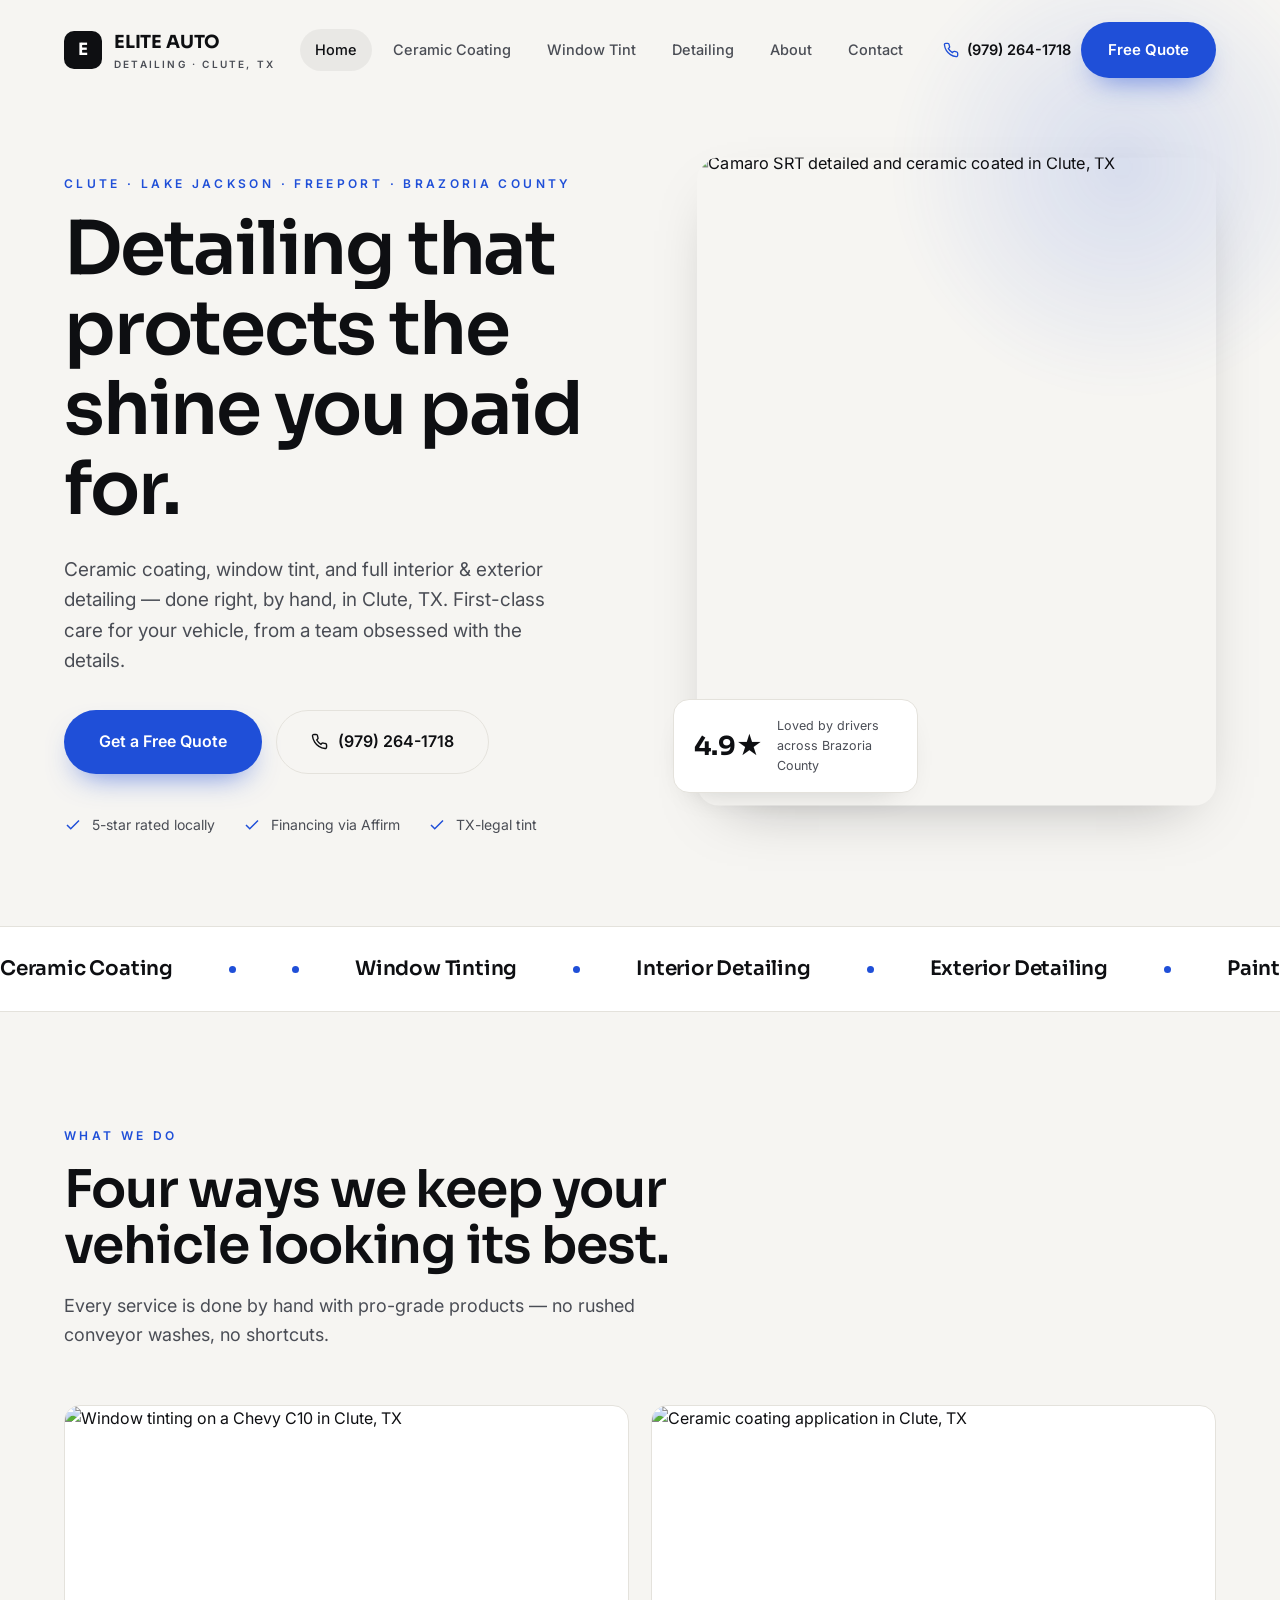
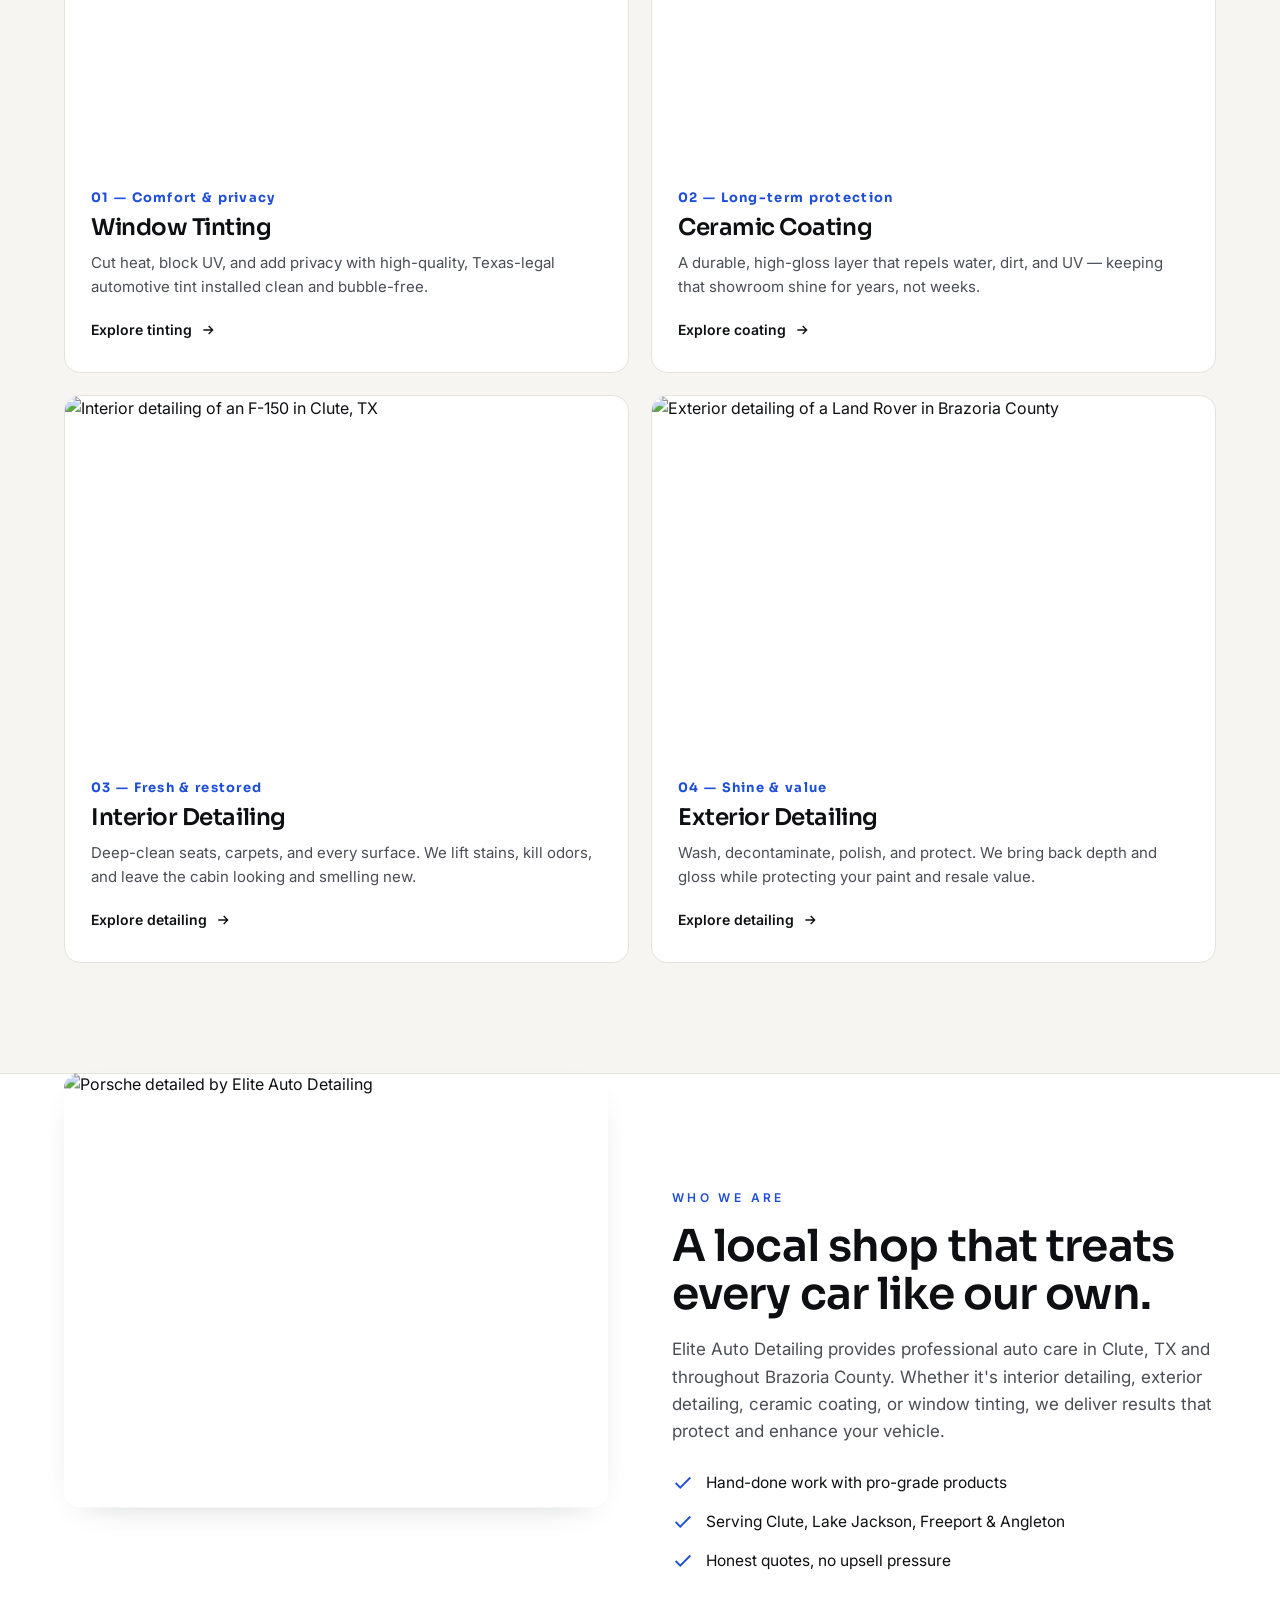
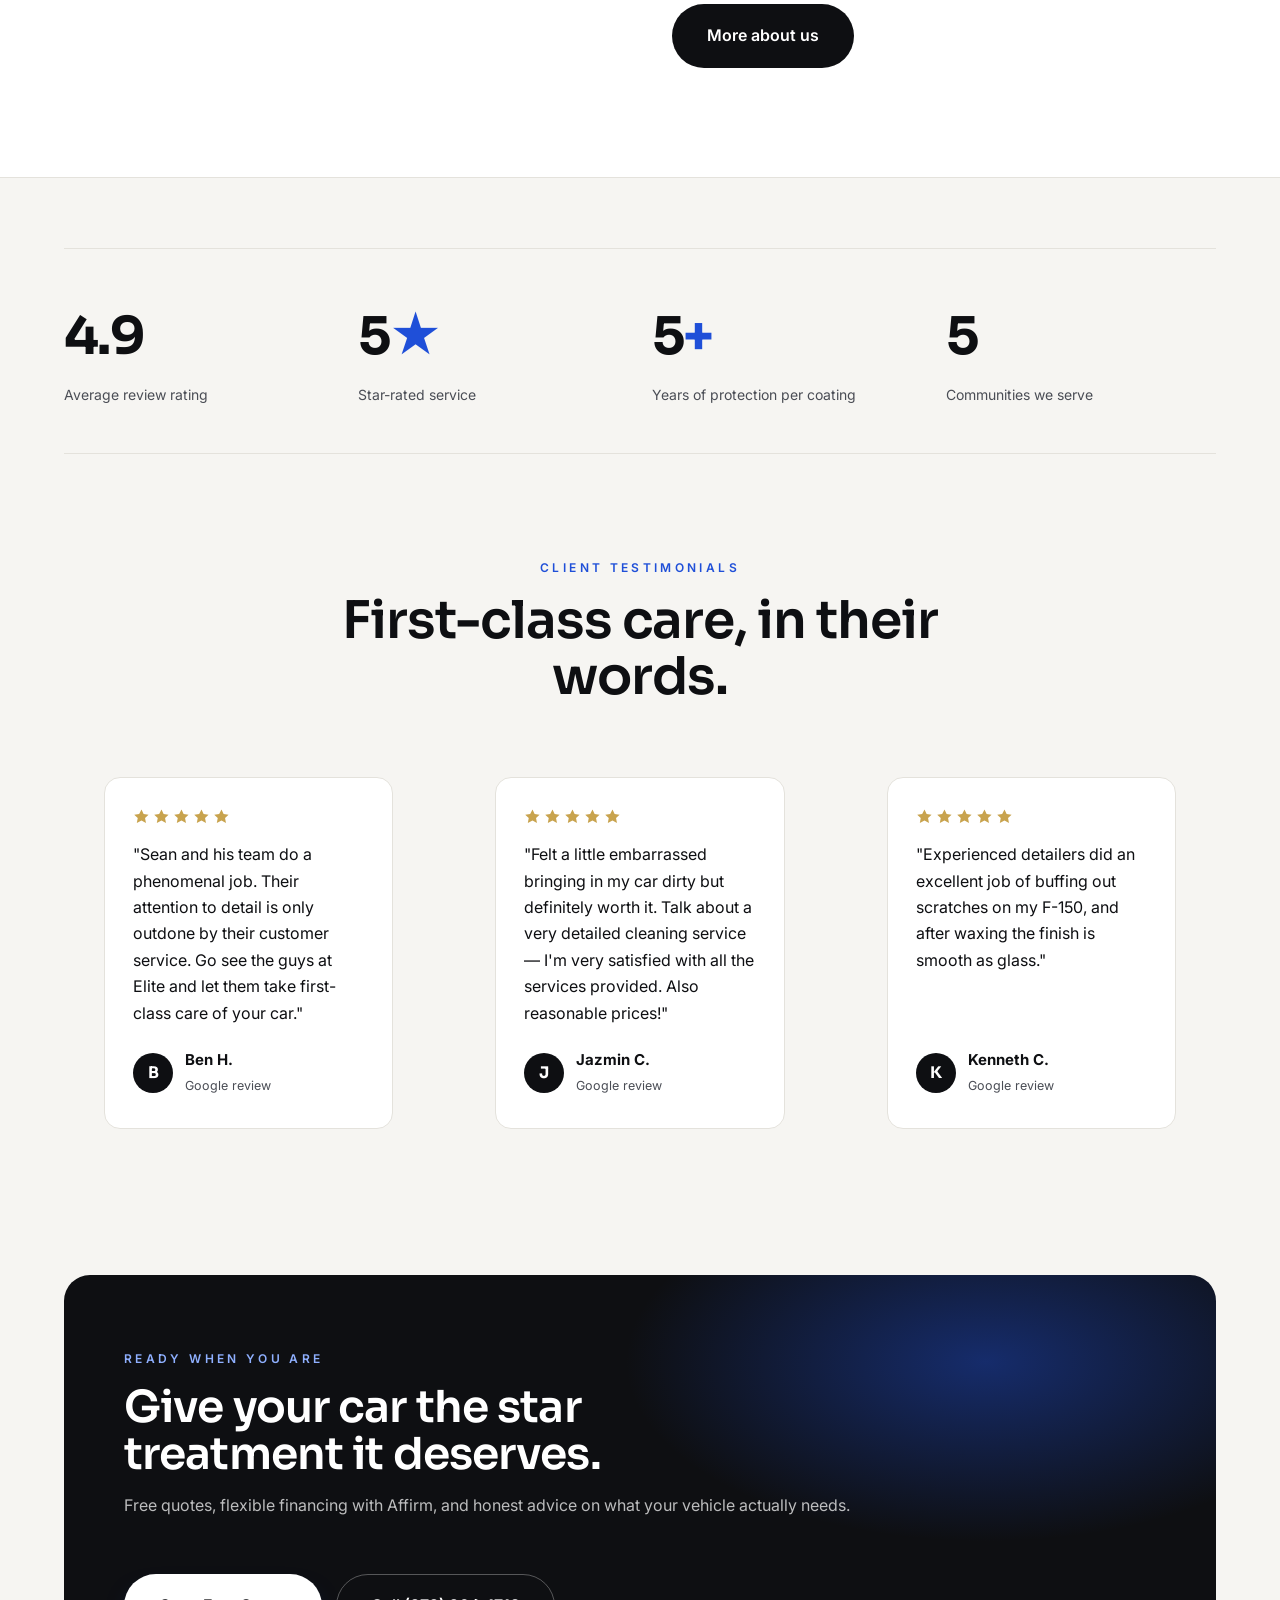
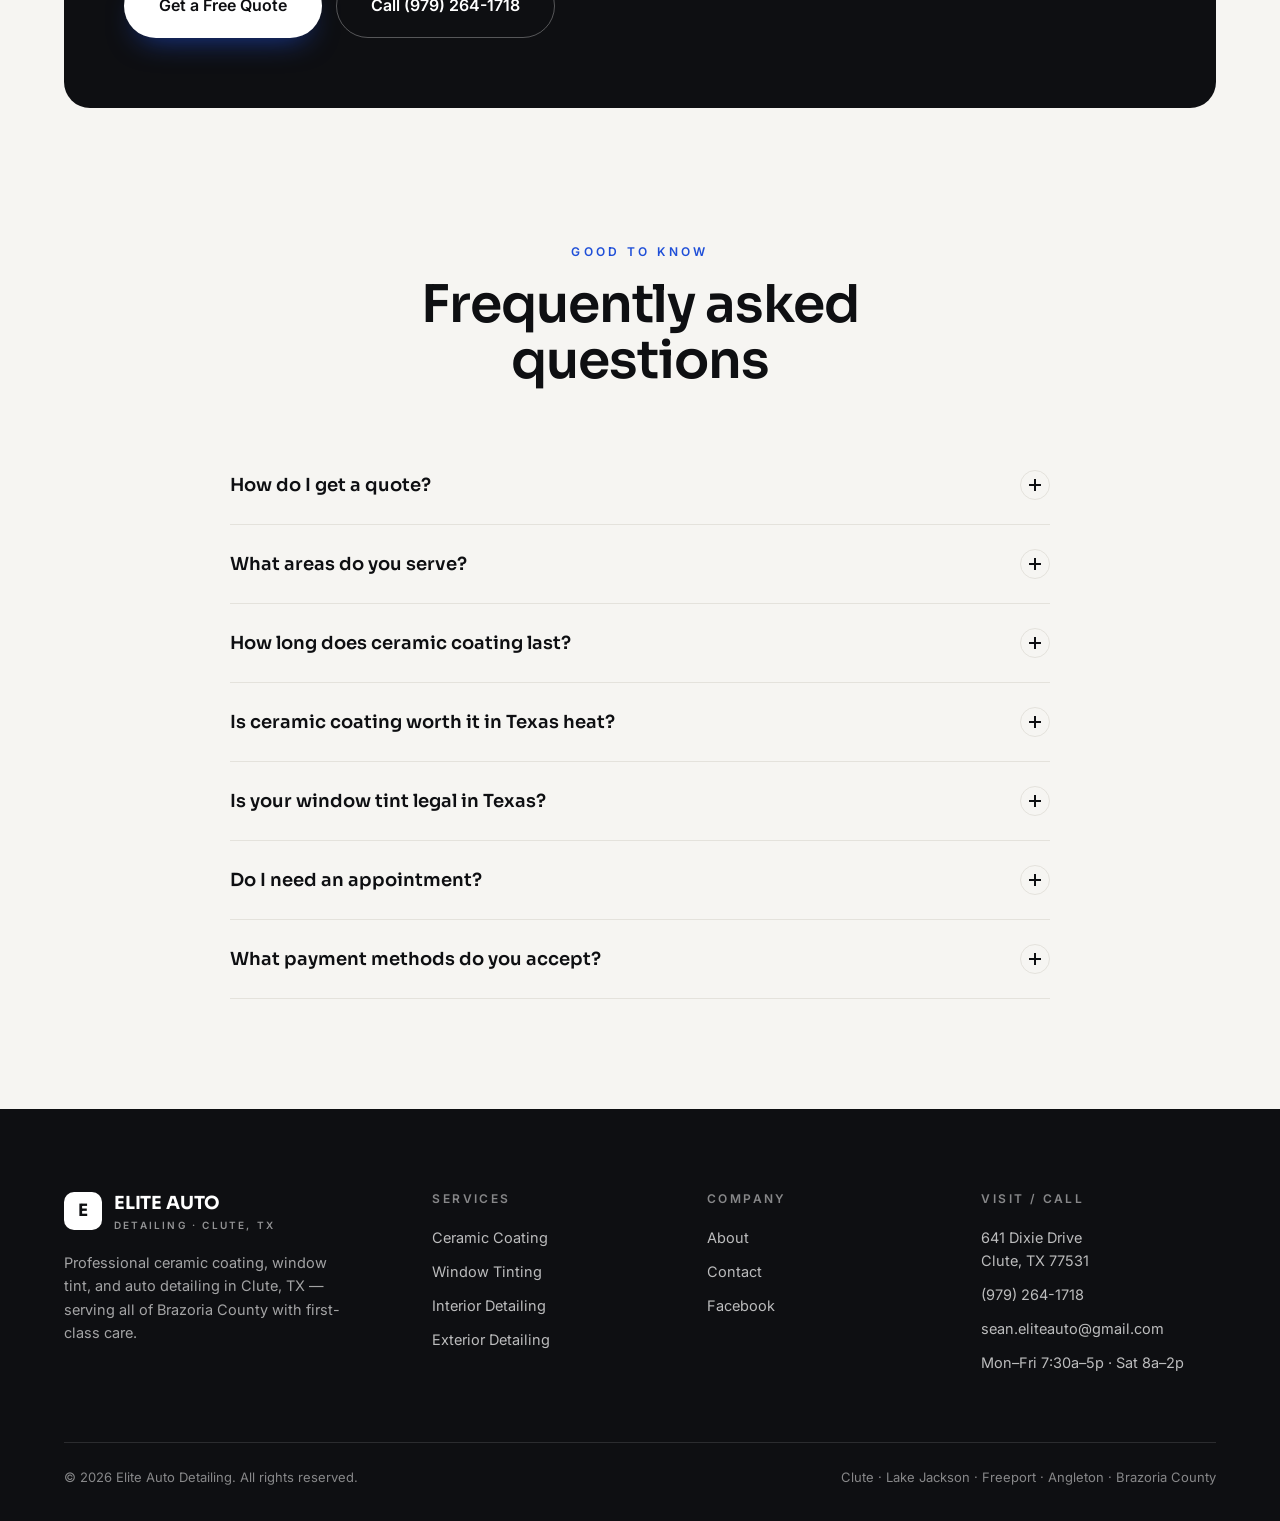
==== index.html @ 1297a755 "Elite Auto Detailing website" ====
<!DOCTYPE html>
<html lang="en">
<head>
<meta charset="UTF-8" />
<meta name="viewport" content="width=device-width, initial-scale=1" />
<title>Elite Auto Detailing | Ceramic Coating &amp; Window Tint in Clute, TX</title>
<meta name="description" content="Professional car detailing, ceramic coating & window tinting in Clute, TX. Serving Lake Jackson, Freeport, Angleton & Brazoria County. Get a free quote today." />
<link rel="preconnect" href="https://fonts.googleapis.com">
<link rel="preconnect" href="https://fonts.gstatic.com" crossorigin>
<link href="https://fonts.googleapis.com/css2?family=Inter:wght@400;500;600&family=Sora:wght@400;600;700&display=swap" rel="stylesheet">
<link rel="stylesheet" href="styles.css" />
</head>
<body>
<div class="progress"></div>

<!-- HEADER -->
<header class="site-header">
  <div class="container nav">
    <a class="brand" href="index.html">
      <span class="mark">E</span>
      <span>ELITE AUTO<small>DETAILING · CLUTE, TX</small></span>
    </a>
    <nav class="nav-links">
      <a href="index.html">Home</a>
      <a href="ceramic-coating.html">Ceramic Coating</a>
      <a href="window-tint.html">Window Tint</a>
      <a href="detailing.html">Detailing</a>
      <a href="about.html">About</a>
      <a href="contact.html">Contact</a>
    </nav>
    <div class="nav-cta">
      <a class="nav-phone" href="tel:9792641718">
        <svg viewBox="0 0 24 24" fill="none" stroke="currentColor" stroke-width="2"><path d="M22 16.92v3a2 2 0 0 1-2.18 2 19.79 19.79 0 0 1-8.63-3.07 19.5 19.5 0 0 1-6-6 19.79 19.79 0 0 1-3.07-8.67A2 2 0 0 1 4.11 2h3a2 2 0 0 1 2 1.72c.13.96.36 1.9.7 2.81a2 2 0 0 1-.45 2.11L8.09 9.91a16 16 0 0 0 6 6l1.27-1.27a2 2 0 0 1 2.11-.45c.9.34 1.85.57 2.81.7A2 2 0 0 1 22 16.92z"/></svg>
        (979) 264-1718
      </a>
      <a class="btn btn-primary" href="contact.html" data-magnetic>Free Quote</a>
    </div>
    <button class="hamburger" aria-label="Open menu"><span></span><span></span><span></span></button>
  </div>
</header>

<!-- MOBILE MENU -->
<div class="mobile-menu">
  <a href="index.html">Home</a>
  <a href="ceramic-coating.html">Ceramic Coating</a>
  <a href="window-tint.html">Window Tint</a>
  <a href="detailing.html">Detailing</a>
  <a href="about.html">About</a>
  <a href="contact.html">Contact</a>
  <div class="m-foot">
    <a class="btn btn-primary btn-lg" href="contact.html">Get a Free Quote</a>
    <a class="btn btn-ghost btn-lg" href="tel:9792641718">Call (979) 264-1718</a>
  </div>
</div>

<!-- HERO -->
<section class="hero">
  <div class="hero-glow"></div>
  <div class="container hero-grid">
    <div class="hero-copy">
      <span class="eyebrow">Clute · Lake Jackson · Freeport · Brazoria County</span>
      <h1>
        <span class="line"><span>Detailing that</span></span>
        <span class="line"><span>protects the</span></span>
        <span class="line"><span>shine you paid for.</span></span>
      </h1>
      <p class="sub">Ceramic coating, window tint, and full interior &amp; exterior detailing — done right, by hand, in Clute, TX. First-class care for your vehicle, from a team obsessed with the details.</p>
      <div class="cta-row">
        <a class="btn btn-primary btn-lg" href="contact.html" data-magnetic>Get a Free Quote</a>
        <a class="btn btn-ghost btn-lg" href="tel:9792641718">
          <svg viewBox="0 0 24 24" fill="none" stroke="currentColor" stroke-width="2"><path d="M22 16.92v3a2 2 0 0 1-2.18 2 19.79 19.79 0 0 1-8.63-3.07 19.5 19.5 0 0 1-6-6 19.79 19.79 0 0 1-3.07-8.67A2 2 0 0 1 4.11 2h3a2 2 0 0 1 2 1.72c.13.96.36 1.9.7 2.81a2 2 0 0 1-.45 2.11L8.09 9.91a16 16 0 0 0 6 6l1.27-1.27a2 2 0 0 1 2.11-.45c.9.34 1.85.57 2.81.7A2 2 0 0 1 22 16.92z"/></svg>
          (979) 264-1718
        </a>
      </div>
      <div class="hero-trust">
        <div class="t"><svg viewBox="0 0 24 24" fill="none" stroke="currentColor" stroke-width="2"><path d="M20 6 9 17l-5-5"/></svg> 5-star rated locally</div>
        <div class="t"><svg viewBox="0 0 24 24" fill="none" stroke="currentColor" stroke-width="2"><path d="M20 6 9 17l-5-5"/></svg> Financing via Affirm</div>
        <div class="t"><svg viewBox="0 0 24 24" fill="none" stroke="currentColor" stroke-width="2"><path d="M20 6 9 17l-5-5"/></svg> TX-legal tint</div>
      </div>
    </div>
    <div class="hero-media">
      <div class="frame" data-parallax="0.06">
        <img src="https://static.wixstatic.com/media/bb468a_b92755ccfd4f4c458ab0a2d8021f7d5d~mv2.webp/v1/fill/w_1000,h_1250,al_c,q_90,enc_auto/file.webp" alt="Camaro SRT detailed and ceramic coated in Clute, TX" />
      </div>
      <div class="hero-badge">
        <span class="num">4.9★</span>
        <small>Loved by drivers across Brazoria County</small>
      </div>
    </div>
  </div>
</section>

<!-- MARQUEE -->
<div class="marquee" aria-hidden="true">
  <div class="marquee-track">
    <span>Ceramic Coating<span></span></span><span>Window Tinting</span><span>Interior Detailing</span><span>Exterior Detailing</span><span>Paint Correction</span><span>Ceramic Coating</span><span>Window Tinting</span><span>Interior Detailing</span><span>Exterior Detailing</span><span>Paint Correction</span>
  </div>
</div>

<!-- SERVICES -->
<section class="section" id="services">
  <div class="container">
    <div class="section-head" data-reveal>
      <span class="eyebrow">What we do</span>
      <h2>Four ways we keep your vehicle looking its best.</h2>
      <p>Every service is done by hand with pro-grade products — no rushed conveyor washes, no shortcuts.</p>
    </div>
    <div class="svc-grid">
      <a class="svc-card" href="window-tint.html" data-reveal data-reveal-delay="1">
        <div class="media"><img src="https://static.wixstatic.com/media/bb468a_349123be807840bda101bc2feb6ce6ae~mv2.jpg/v1/fill/w_1100,h_690,al_c,q_88,enc_auto/file.jpg" alt="Window tinting on a Chevy C10 in Clute, TX"></div>
        <div class="body">
          <span class="idx">01 — Comfort &amp; privacy</span>
          <h3>Window Tinting</h3>
          <p>Cut heat, block UV, and add privacy with high-quality, Texas-legal automotive tint installed clean and bubble-free.</p>
          <span class="more">Explore tinting <svg viewBox="0 0 24 24" fill="none" stroke="currentColor" stroke-width="2"><path d="M5 12h14M13 6l6 6-6 6"/></svg></span>
        </div>
      </a>
      <a class="svc-card" href="ceramic-coating.html" data-reveal data-reveal-delay="2">
        <div class="media"><img src="https://static.wixstatic.com/media/bb468a_7b7675cd137b4f76abfe58a4ab02f58a~mv2.jpg/v1/fill/w_1100,h_690,al_c,q_88,enc_auto/file.jpg" alt="Ceramic coating application in Clute, TX"></div>
        <div class="body">
          <span class="idx">02 — Long-term protection</span>
          <h3>Ceramic Coating</h3>
          <p>A durable, high-gloss layer that repels water, dirt, and UV — keeping that showroom shine for years, not weeks.</p>
          <span class="more">Explore coating <svg viewBox="0 0 24 24" fill="none" stroke="currentColor" stroke-width="2"><path d="M5 12h14M13 6l6 6-6 6"/></svg></span>
        </div>
      </a>
      <a class="svc-card" href="detailing.html" data-reveal data-reveal-delay="1">
        <div class="media"><img src="https://static.wixstatic.com/media/bb468a_8438f0e0cad5407687bc3080234b3efe~mv2.jpg/v1/fill/w_1100,h_690,al_c,q_88,enc_auto/file.jpg" alt="Interior detailing of an F-150 in Clute, TX"></div>
        <div class="body">
          <span class="idx">03 — Fresh &amp; restored</span>
          <h3>Interior Detailing</h3>
          <p>Deep-clean seats, carpets, and every surface. We lift stains, kill odors, and leave the cabin looking and smelling new.</p>
          <span class="more">Explore detailing <svg viewBox="0 0 24 24" fill="none" stroke="currentColor" stroke-width="2"><path d="M5 12h14M13 6l6 6-6 6"/></svg></span>
        </div>
      </a>
      <a class="svc-card" href="detailing.html" data-reveal data-reveal-delay="2">
        <div class="media"><img src="https://static.wixstatic.com/media/bb468a_2ac527402e8f4ebd839fbad720301fb4~mv2.jpg/v1/fill/w_1100,h_690,al_c,q_88,enc_auto/file.jpg" alt="Exterior detailing of a Land Rover in Brazoria County"></div>
        <div class="body">
          <span class="idx">04 — Shine &amp; value</span>
          <h3>Exterior Detailing</h3>
          <p>Wash, decontaminate, polish, and protect. We bring back depth and gloss while protecting your paint and resale value.</p>
          <span class="more">Explore detailing <svg viewBox="0 0 24 24" fill="none" stroke="currentColor" stroke-width="2"><path d="M5 12h14M13 6l6 6-6 6"/></svg></span>
        </div>
      </a>
    </div>
  </div>
</section>

<!-- ABOUT / WHO WE ARE -->
<section class="section" style="background:var(--bg-alt);border-top:1px solid var(--line);border-bottom:1px solid var(--line)">
  <div class="container split">
    <div class="split-media" data-reveal>
      <img src="https://static.wixstatic.com/media/bb468a_57d0374f0ba342598aabe4526b5beebb~mv2.jpg/v1/fill/w_1000,h_800,al_c,q_88,enc_auto/file.jpg" alt="Porsche detailed by Elite Auto Detailing" data-parallax="0.05">
    </div>
    <div class="split-body" data-reveal data-reveal-delay="1">
      <span class="eyebrow">Who we are</span>
      <h2>A local shop that treats every car like our own.</h2>
      <p>Elite Auto Detailing provides professional auto care in Clute, TX and throughout Brazoria County. Whether it's interior detailing, exterior detailing, ceramic coating, or window tinting, we deliver results that protect and enhance your vehicle.</p>
      <ul class="tick-list">
        <li><svg viewBox="0 0 24 24" fill="none" stroke="currentColor" stroke-width="2"><path d="M20 6 9 17l-5-5"/></svg> Hand-done work with pro-grade products</li>
        <li><svg viewBox="0 0 24 24" fill="none" stroke="currentColor" stroke-width="2"><path d="M20 6 9 17l-5-5"/></svg> Serving Clute, Lake Jackson, Freeport &amp; Angleton</li>
        <li><svg viewBox="0 0 24 24" fill="none" stroke="currentColor" stroke-width="2"><path d="M20 6 9 17l-5-5"/></svg> Honest quotes, no upsell pressure</li>
      </ul>
      <a class="btn btn-dark btn-lg" href="about.html" data-magnetic>More about us</a>
    </div>
  </div>
</section>

<!-- STATS -->
<section class="section" style="padding:70px 0">
  <div class="container">
    <div class="stats">
      <div class="stat" data-reveal><div class="n"><span data-count="4.9">0</span></div><p>Average review rating</p></div>
      <div class="stat" data-reveal data-reveal-delay="1"><div class="n"><span data-count="5">0</span><span class="suf">★</span></div><p>Star-rated service</p></div>
      <div class="stat" data-reveal data-reveal-delay="2"><div class="n"><span data-count="5">0</span><span class="suf">+</span></div><p>Years of protection per coating</p></div>
      <div class="stat" data-reveal data-reveal-delay="3"><div class="n"><span data-count="5">0</span></div><p>Communities we serve</p></div>
    </div>
  </div>
</section>

<!-- TESTIMONIALS -->
<section class="section" id="reviews" style="padding-top:30px">
  <div class="container">
    <div class="section-head center-head text-center" data-reveal>
      <span class="eyebrow">Client testimonials</span>
      <h2>First-class care, in their words.</h2>
    </div>
    <div class="tst-grid">
      <figure class="tst" data-reveal data-reveal-delay="1">
        <div class="stars"><svg viewBox="0 0 24 24" fill="currentColor"><path d="M12 2l3 6.5 7 .9-5 4.7 1.3 6.9L12 17.8 5.4 21l1.3-6.9-5-4.7 7-.9z"/></svg><svg viewBox="0 0 24 24" fill="currentColor"><path d="M12 2l3 6.5 7 .9-5 4.7 1.3 6.9L12 17.8 5.4 21l1.3-6.9-5-4.7 7-.9z"/></svg><svg viewBox="0 0 24 24" fill="currentColor"><path d="M12 2l3 6.5 7 .9-5 4.7 1.3 6.9L12 17.8 5.4 21l1.3-6.9-5-4.7 7-.9z"/></svg><svg viewBox="0 0 24 24" fill="currentColor"><path d="M12 2l3 6.5 7 .9-5 4.7 1.3 6.9L12 17.8 5.4 21l1.3-6.9-5-4.7 7-.9z"/></svg><svg viewBox="0 0 24 24" fill="currentColor"><path d="M12 2l3 6.5 7 .9-5 4.7 1.3 6.9L12 17.8 5.4 21l1.3-6.9-5-4.7 7-.9z"/></svg></div>
        <blockquote>"Sean and his team do a phenomenal job. Their attention to detail is only outdone by their customer service. Go see the guys at Elite and let them take first-class care of your car."</blockquote>
        <figcaption class="who"><span class="av">B</span><span><b>Ben H.</b><small>Google review</small></span></figcaption>
      </figure>
      <figure class="tst" data-reveal data-reveal-delay="2">
        <div class="stars"><svg viewBox="0 0 24 24" fill="currentColor"><path d="M12 2l3 6.5 7 .9-5 4.7 1.3 6.9L12 17.8 5.4 21l1.3-6.9-5-4.7 7-.9z"/></svg><svg viewBox="0 0 24 24" fill="currentColor"><path d="M12 2l3 6.5 7 .9-5 4.7 1.3 6.9L12 17.8 5.4 21l1.3-6.9-5-4.7 7-.9z"/></svg><svg viewBox="0 0 24 24" fill="currentColor"><path d="M12 2l3 6.5 7 .9-5 4.7 1.3 6.9L12 17.8 5.4 21l1.3-6.9-5-4.7 7-.9z"/></svg><svg viewBox="0 0 24 24" fill="currentColor"><path d="M12 2l3 6.5 7 .9-5 4.7 1.3 6.9L12 17.8 5.4 21l1.3-6.9-5-4.7 7-.9z"/></svg><svg viewBox="0 0 24 24" fill="currentColor"><path d="M12 2l3 6.5 7 .9-5 4.7 1.3 6.9L12 17.8 5.4 21l1.3-6.9-5-4.7 7-.9z"/></svg></div>
        <blockquote>"Felt a little embarrassed bringing in my car dirty but definitely worth it. Talk about a very detailed cleaning service — I'm very satisfied with all the services provided. Also reasonable prices!"</blockquote>
        <figcaption class="who"><span class="av">J</span><span><b>Jazmin C.</b><small>Google review</small></span></figcaption>
      </figure>
      <figure class="tst" data-reveal data-reveal-delay="3">
        <div class="stars"><svg viewBox="0 0 24 24" fill="currentColor"><path d="M12 2l3 6.5 7 .9-5 4.7 1.3 6.9L12 17.8 5.4 21l1.3-6.9-5-4.7 7-.9z"/></svg><svg viewBox="0 0 24 24" fill="currentColor"><path d="M12 2l3 6.5 7 .9-5 4.7 1.3 6.9L12 17.8 5.4 21l1.3-6.9-5-4.7 7-.9z"/></svg><svg viewBox="0 0 24 24" fill="currentColor"><path d="M12 2l3 6.5 7 .9-5 4.7 1.3 6.9L12 17.8 5.4 21l1.3-6.9-5-4.7 7-.9z"/></svg><svg viewBox="0 0 24 24" fill="currentColor"><path d="M12 2l3 6.5 7 .9-5 4.7 1.3 6.9L12 17.8 5.4 21l1.3-6.9-5-4.7 7-.9z"/></svg><svg viewBox="0 0 24 24" fill="currentColor"><path d="M12 2l3 6.5 7 .9-5 4.7 1.3 6.9L12 17.8 5.4 21l1.3-6.9-5-4.7 7-.9z"/></svg></div>
        <blockquote>"Experienced detailers did an excellent job of buffing out scratches on my F-150, and after waxing the finish is smooth as glass."</blockquote>
        <figcaption class="who"><span class="av">K</span><span><b>Kenneth C.</b><small>Google review</small></span></figcaption>
      </figure>
    </div>
  </div>
</section>

<!-- CTA BAND -->
<section class="section" style="padding-top:20px">
  <div class="container">
    <div class="cta-band" data-reveal>
      <div class="glow"></div>
      <div class="cta-band-inner">
        <div>
          <span class="eyebrow" style="color:#8fb0ff">Ready when you are</span>
          <h2>Give your car the star treatment it deserves.</h2>
          <p>Free quotes, flexible financing with Affirm, and honest advice on what your vehicle actually needs.</p>
        </div>
        <div class="cta-row" style="display:flex;gap:14px;flex-wrap:wrap">
          <a class="btn btn-primary btn-lg" href="contact.html" data-magnetic>Get a Free Quote</a>
          <a class="btn btn-ghost btn-lg" href="tel:9792641718">Call (979) 264-1718</a>
        </div>
      </div>
    </div>
  </div>
</section>

<!-- FAQ -->
<section class="section" id="faq" style="padding-top:20px">
  <div class="container">
    <div class="section-head center-head text-center" data-reveal>
      <span class="eyebrow">Good to know</span>
      <h2>Frequently asked questions</h2>
    </div>
    <div class="faq-wrap" data-reveal data-reveal-delay="1">
      <div class="faq"><button class="faq-q">How do I get a quote?<span class="ic"></span></button><div class="faq-a"><div class="inner">Fill out our quick quote form, call us at (979) 264-1718, or message us on Facebook. We'll get back to you within one business day.</div></div></div>
      <div class="faq"><button class="faq-q">What areas do you serve?<span class="ic"></span></button><div class="faq-a"><div class="inner">We're based in Clute, TX and proudly serve Lake Jackson, Freeport, Angleton, and all of Brazoria County.</div></div></div>
      <div class="faq"><button class="faq-q">How long does ceramic coating last?<span class="ic"></span></button><div class="faq-a"><div class="inner">With proper care, a professional ceramic coating can last 2–5 years. It protects your paint from UV damage, dirt, and water while keeping that showroom shine longer.</div></div></div>
      <div class="faq"><button class="faq-q">Is ceramic coating worth it in Texas heat?<span class="ic"></span></button><div class="faq-a"><div class="inner">Absolutely. The Texas sun is one of the harshest environments for a vehicle's paint. Ceramic coating provides a UV-resistant layer that significantly slows oxidation and fading — one of the best investments for vehicles in our area.</div></div></div>
      <div class="faq"><button class="faq-q">Is your window tint legal in Texas?<span class="ic"></span></button><div class="faq-a"><div class="inner">Yes. We install tint that complies with Texas state law. Front side windows must allow at least 25% light transmission, and we make sure every installation meets that standard.</div></div></div>
      <div class="faq"><button class="faq-q">Do I need an appointment?<span class="ic"></span></button><div class="faq-a"><div class="inner">Yes, appointments are recommended so we can dedicate the right amount of time to your vehicle. Book through our quote form, by phone, or on Facebook.</div></div></div>
      <div class="faq"><button class="faq-q">What payment methods do you accept?<span class="ic"></span></button><div class="faq-a"><div class="inner">We accept cash and all major credit cards — plus we offer financing through Affirm.</div></div></div>
    </div>
  </div>
</section>

<!-- FOOTER -->
<footer class="site-footer">
  <div class="container">
    <div class="foot-grid">
      <div>
        <a class="brand" href="index.html"><span class="mark">E</span><span>ELITE AUTO<small>DETAILING · CLUTE, TX</small></span></a>
        <p class="foot-about">Professional ceramic coating, window tint, and auto detailing in Clute, TX — serving all of Brazoria County with first-class care.</p>
      </div>
      <div class="foot-col">
        <h5>Services</h5>
        <a href="ceramic-coating.html">Ceramic Coating</a>
        <a href="window-tint.html">Window Tinting</a>
        <a href="detailing.html">Interior Detailing</a>
        <a href="detailing.html">Exterior Detailing</a>
      </div>
      <div class="foot-col">
        <h5>Company</h5>
        <a href="about.html">About</a>
        <a href="contact.html">Contact</a>
        <a href="https://www.facebook.com/EliteAuto19" target="_blank" rel="noopener">Facebook</a>
      </div>
      <div class="foot-col">
        <h5>Visit / Call</h5>
        <p>641 Dixie Drive<br>Clute, TX 77531</p>
        <a href="tel:9792641718">(979) 264-1718</a>
        <a href="mailto:sean.eliteauto@gmail.com">sean.eliteauto@gmail.com</a>
        <p>Mon–Fri 7:30a–5p · Sat 8a–2p</p>
      </div>
    </div>
    <div class="foot-bottom">
      <span>© <span data-year>2026</span> Elite Auto Detailing. All rights reserved.</span>
      <span>Clute · Lake Jackson · Freeport · Angleton · Brazoria County</span>
    </div>
  </div>
</footer>

<a class="fab" href="tel:9792641718" aria-label="Call Elite Auto Detailing">
  <svg viewBox="0 0 24 24" fill="none" stroke="currentColor" stroke-width="2"><path d="M22 16.92v3a2 2 0 0 1-2.18 2 19.79 19.79 0 0 1-8.63-3.07 19.5 19.5 0 0 1-6-6 19.79 19.79 0 0 1-3.07-8.67A2 2 0 0 1 4.11 2h3a2 2 0 0 1 2 1.72c.13.96.36 1.9.7 2.81a2 2 0 0 1-.45 2.11L8.09 9.91a16 16 0 0 0 6 6l1.27-1.27a2 2 0 0 1 2.11-.45c.9.34 1.85.57 2.81.7A2 2 0 0 1 22 16.92z"/></svg>
</a>

<script src="app.js"></script>
</body>
</html>
---- styles.css ----
/* =========================================================
   Elite Auto Detailing — Design System
   Light & clean minimalist. All animations custom (app.js).
   ========================================================= */

:root{
  --bg:#f6f5f2;
  --bg-alt:#ffffff;
  --ink:#0e0f12;
  --ink-soft:#4a4d55;
  --line:#e4e2dc;
  --accent:#1f4fd8;      /* clean cobalt */
  --accent-dark:#153bad;
  --gold:#c8a34e;        /* stars / subtle premium */
  --radius:16px;
  --radius-sm:10px;
  --shadow:0 22px 60px -30px rgba(14,15,18,.35);
  --shadow-soft:0 12px 34px -22px rgba(14,15,18,.30);
  --maxw:1200px;
  --ease:cubic-bezier(.22,.61,.36,1);
  --font-body:"Inter",system-ui,-apple-system,Segoe UI,Roboto,sans-serif;
  --font-head:"Sora","Inter",system-ui,sans-serif;
}

*{box-sizing:border-box}
html{scroll-behavior:smooth}
body{
  margin:0;
  font-family:var(--font-body);
  color:var(--ink);
  background:var(--bg);
  line-height:1.6;
  -webkit-font-smoothing:antialiased;
  overflow-x:hidden;
}
img{max-width:100%;display:block}
a{color:inherit;text-decoration:none}
h1,h2,h3,h4{font-family:var(--font-head);line-height:1.08;margin:0;font-weight:600;letter-spacing:-.02em}
p{margin:0 0 1em}
.container{width:100%;max-width:var(--maxw);margin:0 auto;padding:0 24px}

/* ---------- Utility labels ---------- */
.eyebrow{
  font-size:12px;letter-spacing:.28em;text-transform:uppercase;
  font-weight:600;color:var(--accent);display:inline-block;margin-bottom:16px;
}
.eyebrow.muted{color:var(--ink-soft)}
.section{padding:110px 0}
.section-head{max-width:640px;margin-bottom:56px}
.section-head h2{font-size:clamp(30px,4.4vw,52px)}
.section-head p{color:var(--ink-soft);font-size:18px;margin-top:18px}
.text-center{text-align:center}
.center-head{margin-left:auto;margin-right:auto}

/* ---------- Buttons ---------- */
.btn{
  --bpx:26px;
  display:inline-flex;align-items:center;gap:10px;
  padding:15px var(--bpx);border-radius:999px;font-weight:600;font-size:15px;
  cursor:pointer;border:1px solid transparent;position:relative;
  transition:transform .5s var(--ease),background .35s var(--ease),color .35s var(--ease),box-shadow .5s var(--ease);
  will-change:transform;
}
.btn svg{width:17px;height:17px}
.btn-primary{background:var(--accent);color:#fff;box-shadow:0 14px 30px -14px rgba(31,79,216,.7)}
.btn-primary:hover{background:var(--accent-dark);transform:translateY(-2px)}
.btn-dark{background:var(--ink);color:#fff}
.btn-dark:hover{transform:translateY(-2px);box-shadow:var(--shadow-soft)}
.btn-ghost{background:transparent;color:var(--ink);border-color:var(--line)}
.btn-ghost:hover{border-color:var(--ink);transform:translateY(-2px)}
.btn-lg{padding:18px 34px;font-size:16px}

/* ---------- Header / Nav ---------- */
.site-header{
  position:fixed;top:0;left:0;right:0;z-index:60;
  transition:background .4s var(--ease),box-shadow .4s var(--ease),padding .4s var(--ease);
  padding:22px 0;
}
.site-header.scrolled{
  background:rgba(246,245,242,.82);
  backdrop-filter:saturate(160%) blur(14px);
  box-shadow:0 1px 0 var(--line);
  padding:12px 0;
}
.nav{display:flex;align-items:center;justify-content:space-between;gap:24px}
.brand{display:flex;align-items:center;gap:12px;font-family:var(--font-head);font-weight:700;letter-spacing:-.01em;font-size:18px}
.brand .mark{
  width:38px;height:38px;border-radius:10px;background:var(--ink);color:#fff;
  display:grid;place-items:center;font-family:var(--font-head);font-weight:700;font-size:17px;
  transition:transform .5s var(--ease);
}
.brand:hover .mark{transform:rotate(-8deg) scale(1.05)}
.brand small{display:block;font-size:10px;letter-spacing:.22em;color:var(--ink-soft);font-weight:600;font-family:var(--font-body)}
.nav-links{display:flex;align-items:center;gap:6px}
.nav-links a{
  padding:9px 15px;border-radius:999px;font-size:14.5px;font-weight:500;color:var(--ink-soft);
  transition:color .3s var(--ease),background .3s var(--ease);
  position:relative;
}
.nav-links a:hover,.nav-links a.active{color:var(--ink);background:rgba(14,15,18,.05)}
.nav-cta{display:flex;align-items:center;gap:10px}
.nav-phone{display:inline-flex;align-items:center;gap:8px;font-weight:600;font-size:14.5px;color:var(--ink)}
.nav-phone svg{width:16px;height:16px;color:var(--accent)}

.hamburger{display:none;width:44px;height:44px;border:1px solid var(--line);border-radius:12px;background:var(--bg-alt);cursor:pointer;position:relative}
.hamburger span{position:absolute;left:12px;right:12px;height:2px;background:var(--ink);transition:transform .4s var(--ease),opacity .3s var(--ease);border-radius:2px}
.hamburger span:nth-child(1){top:16px}
.hamburger span:nth-child(2){top:22px}
.hamburger span:nth-child(3){top:28px}
.hamburger.open span:nth-child(1){transform:translateY(6px) rotate(45deg)}
.hamburger.open span:nth-child(2){opacity:0}
.hamburger.open span:nth-child(3){transform:translateY(-6px) rotate(-45deg)}

/* Mobile drawer */
.mobile-menu{
  position:fixed;inset:0;z-index:55;background:var(--bg);
  transform:translateY(-100%);transition:transform .6s var(--ease);
  display:flex;flex-direction:column;justify-content:center;padding:0 32px;
}
.mobile-menu.open{transform:translateY(0)}
.mobile-menu a{
  font-family:var(--font-head);font-size:34px;font-weight:600;padding:12px 0;
  border-bottom:1px solid var(--line);opacity:0;transform:translateY(18px);
  transition:opacity .5s var(--ease),transform .5s var(--ease);
}
.mobile-menu.open a{opacity:1;transform:none}
.mobile-menu .m-foot{margin-top:34px;display:flex;flex-direction:column;gap:14px;opacity:0;transition:opacity .6s .3s var(--ease)}
.mobile-menu.open .m-foot{opacity:1}

/* ---------- Hero ---------- */
.hero{position:relative;padding:170px 0 90px;overflow:hidden}
.hero-grid{display:grid;grid-template-columns:1.05fr .95fr;gap:60px;align-items:center}
.hero h1{font-size:clamp(38px,6.2vw,74px);letter-spacing:-.03em}
.hero h1 .line{display:block;overflow:hidden}
.hero h1 .line span{display:block;transform:translateY(110%);transition:transform .9s var(--ease)}
.hero.ready h1 .line span{transform:none}
.hero .sub{font-size:19px;color:var(--ink-soft);max-width:520px;margin:26px 0 34px}
.hero .cta-row{display:flex;gap:14px;flex-wrap:wrap;align-items:center}
.hero-media{position:relative}
.hero-media .frame{
  border-radius:22px;overflow:hidden;box-shadow:var(--shadow);position:relative;
  aspect-ratio:4/5;
}
.hero-media .frame img{width:100%;height:100%;object-fit:cover;transform:scale(1.12)}
.hero.ready .hero-media .frame img{transition:transform 1.6s var(--ease);transform:scale(1.02)}
.hero-badge{
  position:absolute;left:-24px;bottom:34px;background:var(--bg-alt);border:1px solid var(--line);
  border-radius:16px;padding:16px 20px;box-shadow:var(--shadow-soft);display:flex;gap:14px;align-items:center;
}
.hero-badge .num{font-family:var(--font-head);font-size:26px;font-weight:700}
.hero-badge small{color:var(--ink-soft);font-size:12.5px;display:block;max-width:120px}
.hero-trust{display:flex;gap:28px;margin-top:40px;flex-wrap:wrap}
.hero-trust .t{display:flex;align-items:center;gap:10px;font-size:14px;color:var(--ink-soft)}
.hero-trust .t svg{width:18px;height:18px;color:var(--accent)}
.hero-glow{position:absolute;top:-10%;right:-8%;width:520px;height:520px;border-radius:50%;
  background:radial-gradient(circle,rgba(31,79,216,.14),transparent 62%);filter:blur(10px);z-index:-1}

/* ---------- Reveal animation ---------- */
[data-reveal]{opacity:0;transform:translateY(26px);transition:opacity .9s var(--ease),transform .9s var(--ease)}
[data-reveal].in{opacity:1;transform:none}
[data-reveal-delay="1"]{transition-delay:.08s}
[data-reveal-delay="2"]{transition-delay:.16s}
[data-reveal-delay="3"]{transition-delay:.24s}
[data-reveal-delay="4"]{transition-delay:.32s}
[data-reveal-delay="5"]{transition-delay:.40s}

/* ---------- Services ---------- */
.svc-grid{display:grid;grid-template-columns:repeat(2,1fr);gap:22px}
.svc-card{
  position:relative;background:var(--bg-alt);border:1px solid var(--line);border-radius:var(--radius);
  padding:0;overflow:hidden;display:flex;flex-direction:column;
  transition:transform .6s var(--ease),box-shadow .6s var(--ease),border-color .6s var(--ease);
}
.svc-card:hover{transform:translateY(-6px);box-shadow:var(--shadow);border-color:transparent}
.svc-card .media{aspect-ratio:16/10;overflow:hidden}
.svc-card .media img{width:100%;height:100%;object-fit:cover;transition:transform 1.1s var(--ease)}
.svc-card:hover .media img{transform:scale(1.07)}
.svc-card .body{padding:26px 26px 30px}
.svc-card .idx{font-family:var(--font-head);font-size:13px;color:var(--accent);font-weight:700;letter-spacing:.1em}
.svc-card h3{font-size:23px;margin:6px 0 10px}
.svc-card p{color:var(--ink-soft);font-size:15px;margin:0 0 18px}
.svc-card .more{display:inline-flex;align-items:center;gap:8px;font-weight:600;font-size:14px;color:var(--ink)}
.svc-card .more svg{width:16px;height:16px;transition:transform .4s var(--ease)}
.svc-card:hover .more svg{transform:translateX(5px)}

/* ---------- Split / About ---------- */
.split{display:grid;grid-template-columns:1fr 1fr;gap:64px;align-items:center}
.split.reverse .split-media{order:2}
.split-media{position:relative}
.split-media img{border-radius:var(--radius);box-shadow:var(--shadow-soft);width:100%;aspect-ratio:5/4;object-fit:cover}
.split-body h2{font-size:clamp(28px,3.8vw,44px)}
.split-body p{color:var(--ink-soft);font-size:17px;margin-top:18px}
.tick-list{list-style:none;padding:0;margin:26px 0 30px;display:grid;gap:14px}
.tick-list li{display:flex;gap:12px;align-items:flex-start;font-size:15.5px}
.tick-list svg{width:22px;height:22px;color:var(--accent);flex:0 0 auto;margin-top:1px}

/* ---------- Stats ---------- */
.stats{display:grid;grid-template-columns:repeat(4,1fr);gap:24px;border-top:1px solid var(--line);border-bottom:1px solid var(--line);padding:46px 0}
.stat .n{font-family:var(--font-head);font-size:clamp(34px,5vw,52px);font-weight:700;letter-spacing:-.03em}
.stat .n .suf{color:var(--accent)}
.stat p{margin:6px 0 0;color:var(--ink-soft);font-size:14px}

/* ---------- Testimonials ---------- */
.tst-grid{display:grid;grid-template-columns:repeat(3,1fr);gap:22px}
.tst{background:var(--bg-alt);border:1px solid var(--line);border-radius:var(--radius);padding:30px 28px;display:flex;flex-direction:column}
.tst .stars{display:flex;gap:3px;margin-bottom:16px}
.tst .stars svg{width:17px;height:17px;color:var(--gold)}
.tst blockquote{margin:0;font-size:16px;line-height:1.65;flex:1}
.tst .who{margin-top:22px;display:flex;align-items:center;gap:12px}
.tst .who .av{width:40px;height:40px;border-radius:50%;background:var(--ink);color:#fff;display:grid;place-items:center;font-weight:700;font-family:var(--font-head)}
.tst .who b{display:block;font-size:15px}
.tst .who small{color:var(--ink-soft);font-size:12.5px}

/* ---------- Marquee (service areas) ---------- */
.marquee{border-top:1px solid var(--line);border-bottom:1px solid var(--line);overflow:hidden;padding:26px 0;background:var(--bg-alt)}
.marquee-track{display:flex;gap:56px;white-space:nowrap;width:max-content;animation:scrollx 26s linear infinite}
.marquee:hover .marquee-track{animation-play-state:paused}
.marquee-track span{font-family:var(--font-head);font-size:20px;font-weight:600;color:var(--ink);display:inline-flex;align-items:center;gap:56px;letter-spacing:-.01em}
.marquee-track span::after{content:"";width:7px;height:7px;border-radius:50%;background:var(--accent)}
@keyframes scrollx{to{transform:translateX(-50%)}}

/* ---------- CTA band ---------- */
.cta-band{position:relative;border-radius:26px;overflow:hidden;background:var(--ink);color:#fff;padding:70px 60px}
.cta-band .glow{position:absolute;inset:0;background:radial-gradient(600px 300px at 80% 20%,rgba(31,79,216,.45),transparent 60%)}
.cta-band-inner{position:relative;display:flex;justify-content:space-between;align-items:center;gap:40px;flex-wrap:wrap}
.cta-band h2{font-size:clamp(28px,4vw,44px);max-width:640px}
.cta-band p{color:rgba(255,255,255,.72);margin-top:14px}
.cta-band .btn-primary{background:#fff;color:var(--ink)}
.cta-band .btn-primary:hover{background:#eee}
.cta-band .btn-ghost{color:#fff;border-color:rgba(255,255,255,.3)}
.cta-band .btn-ghost:hover{border-color:#fff}

/* ---------- FAQ ---------- */
.faq-wrap{max-width:820px;margin:0 auto}
.faq{border-bottom:1px solid var(--line)}
.faq-q{width:100%;text-align:left;background:none;border:0;cursor:pointer;padding:24px 0;
  display:flex;justify-content:space-between;align-items:center;gap:20px;
  font-family:var(--font-head);font-weight:600;font-size:18px;color:var(--ink)}
.faq-q .ic{flex:0 0 auto;width:30px;height:30px;border:1px solid var(--line);border-radius:50%;position:relative;transition:background .3s var(--ease),border-color .3s var(--ease)}
.faq-q .ic::before,.faq-q .ic::after{content:"";position:absolute;background:var(--ink);left:50%;top:50%;transition:transform .35s var(--ease),background .3s}
.faq-q .ic::before{width:12px;height:2px;transform:translate(-50%,-50%)}
.faq-q .ic::after{width:2px;height:12px;transform:translate(-50%,-50%)}
.faq.open .faq-q .ic{background:var(--accent);border-color:var(--accent)}
.faq.open .faq-q .ic::before,.faq.open .faq-q .ic::after{background:#fff}
.faq.open .faq-q .ic::after{transform:translate(-50%,-50%) scaleY(0)}
.faq-a{overflow:hidden;height:0;transition:height .45s var(--ease)}
.faq-a .inner{padding:0 0 24px;color:var(--ink-soft);font-size:16px;max-width:680px}

/* ---------- Quote form ---------- */
.quote-card{background:var(--bg-alt);border:1px solid var(--line);border-radius:22px;padding:38px;box-shadow:var(--shadow-soft)}
.form-row{display:grid;grid-template-columns:1fr 1fr;gap:16px}
.field{margin-bottom:16px}
.field label{display:block;font-size:13px;font-weight:600;margin-bottom:7px;color:var(--ink)}
.field input,.field select,.field textarea{
  width:100%;padding:14px 15px;border:1px solid var(--line);border-radius:12px;background:var(--bg);
  font-family:inherit;font-size:15px;color:var(--ink);transition:border-color .3s var(--ease),box-shadow .3s var(--ease)}
.field input:focus,.field select:focus,.field textarea:focus{outline:none;border-color:var(--accent);box-shadow:0 0 0 4px rgba(31,79,216,.12)}
.field textarea{min-height:110px;resize:vertical}

/* ---------- Contact info cards ---------- */
.info-grid{display:grid;grid-template-columns:repeat(2,1fr);gap:16px;margin-top:8px}
.info-card{background:var(--bg-alt);border:1px solid var(--line);border-radius:var(--radius);padding:24px}
.info-card .ic{width:42px;height:42px;border-radius:12px;background:rgba(31,79,216,.1);color:var(--accent);display:grid;place-items:center;margin-bottom:14px}
.info-card .ic svg{width:20px;height:20px}
.info-card h4{font-size:15px;margin-bottom:6px}
.info-card p,.info-card a{color:var(--ink-soft);font-size:14.5px;margin:0}
.info-card a:hover{color:var(--accent)}

/* ---------- Page hero (interior pages) ---------- */
.page-hero{padding:160px 0 60px;position:relative}
.page-hero h1{font-size:clamp(34px,5.4vw,64px);max-width:800px}
.page-hero p{color:var(--ink-soft);font-size:19px;max-width:600px;margin-top:20px}
.breadcrumb{font-size:13px;color:var(--ink-soft);margin-bottom:20px;letter-spacing:.02em}
.breadcrumb a:hover{color:var(--accent)}

/* ---------- Footer ---------- */
.site-footer{background:var(--ink);color:#fff;padding:80px 0 34px;margin-top:0}
.foot-grid{display:grid;grid-template-columns:1.4fr 1fr 1fr 1fr;gap:40px}
.site-footer .brand{color:#fff}
.site-footer .brand .mark{background:#fff;color:var(--ink)}
.site-footer .brand small{color:rgba(255,255,255,.55)}
.foot-about{color:rgba(255,255,255,.62);font-size:14.5px;margin-top:18px;max-width:280px}
.foot-col h5{font-size:12px;letter-spacing:.2em;text-transform:uppercase;color:rgba(255,255,255,.5);margin:0 0 18px;font-family:var(--font-body);font-weight:600}
.foot-col a,.foot-col p{display:block;color:rgba(255,255,255,.72);font-size:14.5px;margin:0 0 11px;transition:color .3s}
.foot-col a:hover{color:#fff}
.foot-bottom{border-top:1px solid rgba(255,255,255,.12);margin-top:56px;padding-top:24px;display:flex;justify-content:space-between;gap:16px;flex-wrap:wrap;color:rgba(255,255,255,.5);font-size:13px}
.foot-bottom a{color:rgba(255,255,255,.7)}
.foot-bottom a:hover{color:#fff}

/* ---------- Floating call button (mobile) ---------- */
.fab{position:fixed;right:18px;bottom:18px;z-index:50;background:var(--accent);color:#fff;width:58px;height:58px;border-radius:50%;display:none;place-items:center;box-shadow:0 16px 32px -12px rgba(31,79,216,.8);animation:pulse 2.4s infinite}
.fab svg{width:24px;height:24px}
@keyframes pulse{0%{box-shadow:0 0 0 0 rgba(31,79,216,.5)}70%{box-shadow:0 0 0 16px rgba(31,79,216,0)}100%{box-shadow:0 0 0 0 rgba(31,79,216,0)}}

/* ---------- Scroll progress bar ---------- */
.progress{position:fixed;top:0;left:0;height:3px;width:0;background:var(--accent);z-index:70;transition:width .1s linear}

/* ---------- Responsive ---------- */
@media (max-width:960px){
  .nav-links,.nav-phone{display:none}
  .hamburger{display:block}
  .hero-grid{grid-template-columns:1fr;gap:44px}
  .hero-media{max-width:460px}
  .split{grid-template-columns:1fr;gap:36px}
  .split.reverse .split-media{order:0}
  .svc-grid,.tst-grid,.info-grid{grid-template-columns:1fr}
  .stats{grid-template-columns:repeat(2,1fr);gap:32px 24px}
  .cta-band{padding:48px 30px}
  .fab{display:grid}
  .foot-grid{grid-template-columns:1fr 1fr;gap:32px}
}
@media (max-width:600px){
  .section{padding:74px 0}
  .form-row{grid-template-columns:1fr}
  .foot-grid{grid-template-columns:1fr}
  .cta-band-inner{flex-direction:column;align-items:flex-start}
  .hero-badge{left:12px}
}
@media (prefers-reduced-motion:reduce){
  *{animation:none!important;transition:none!important}
  [data-reveal]{opacity:1!important;transform:none!important}
  .hero h1 .line span{transform:none!important}
}
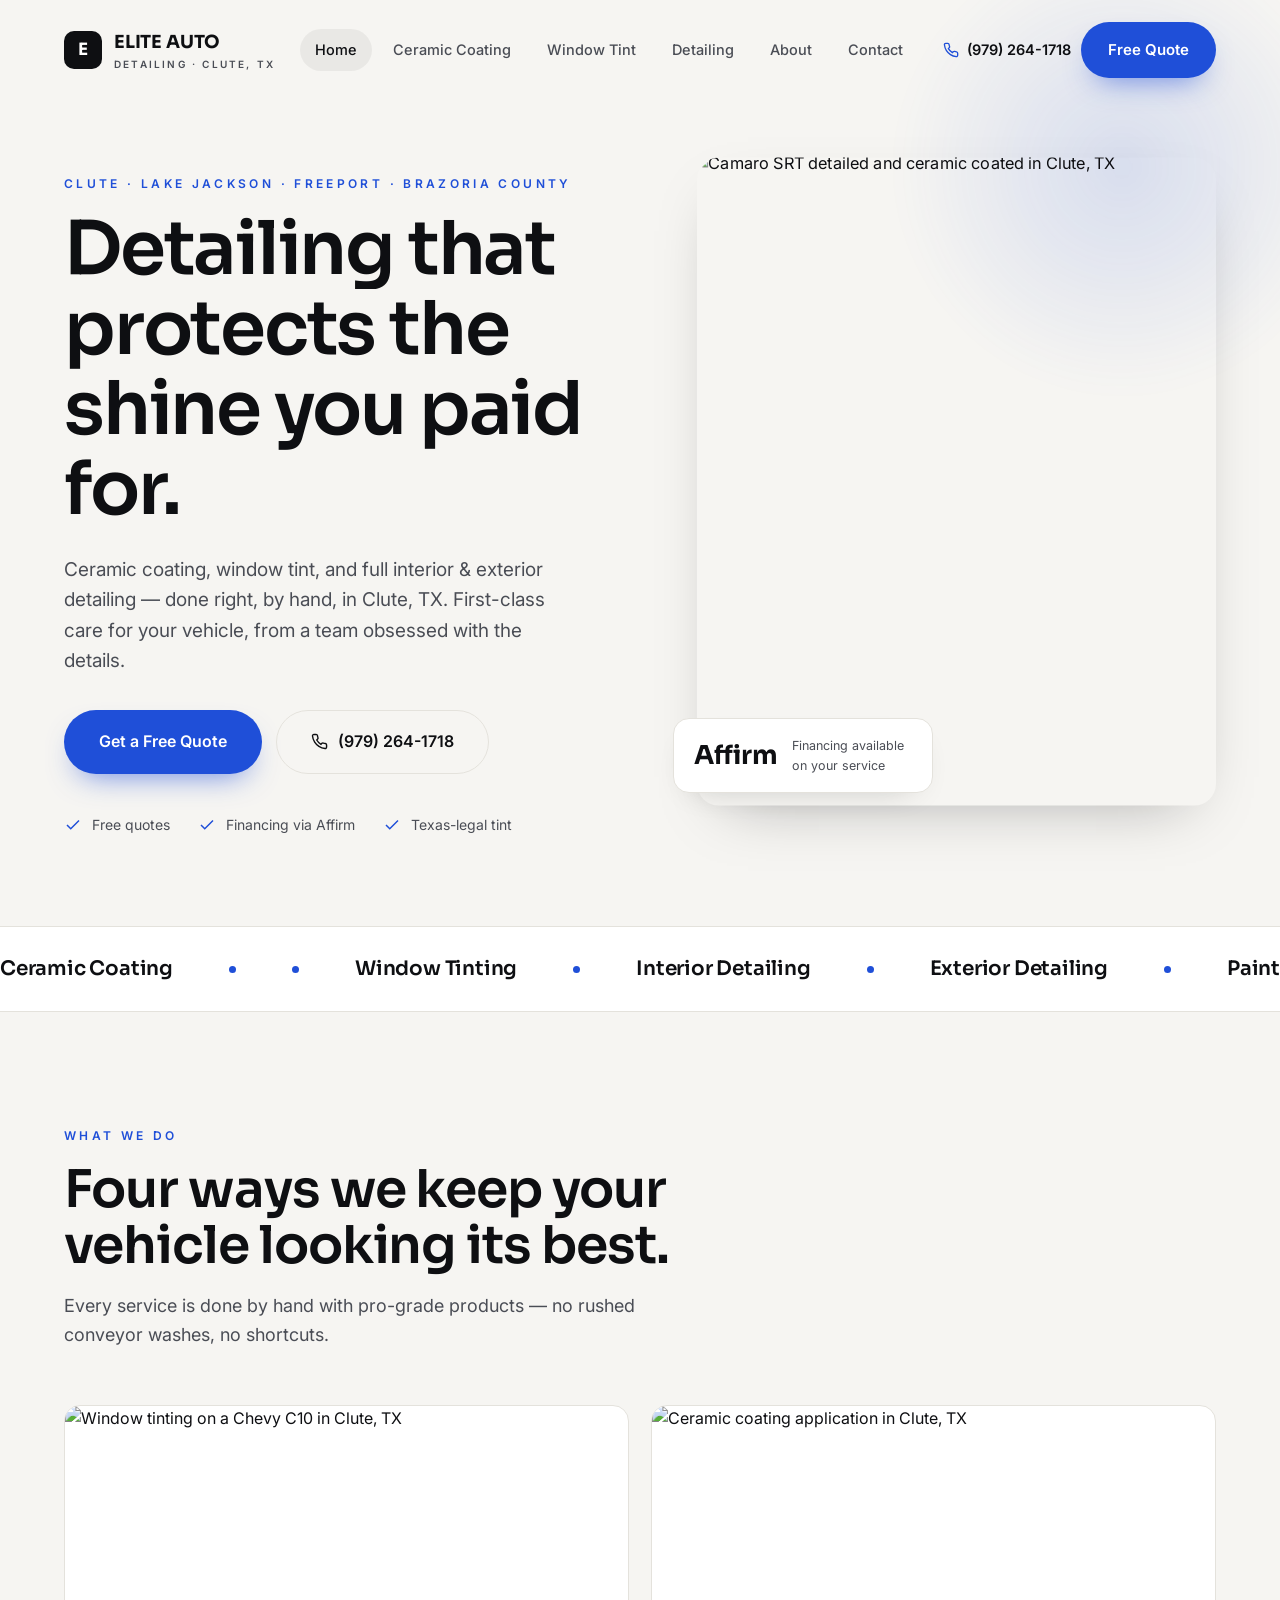
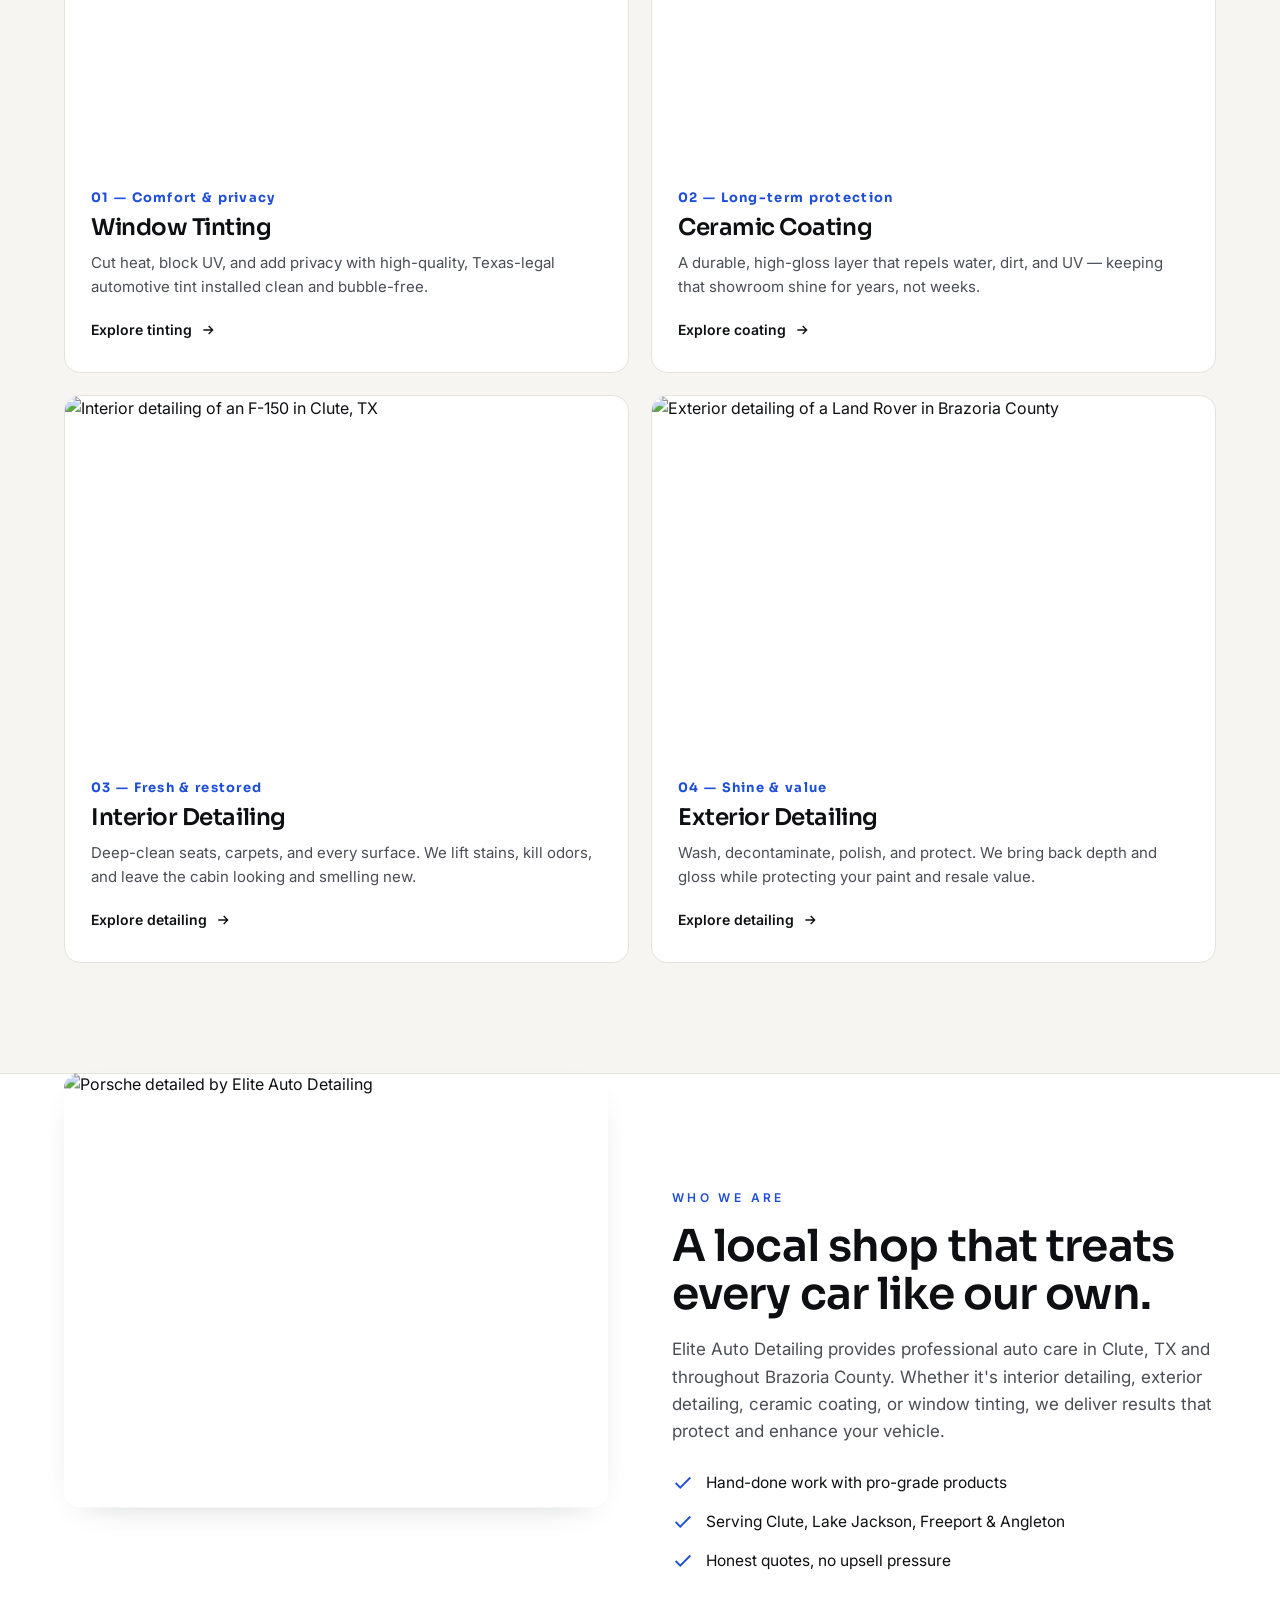
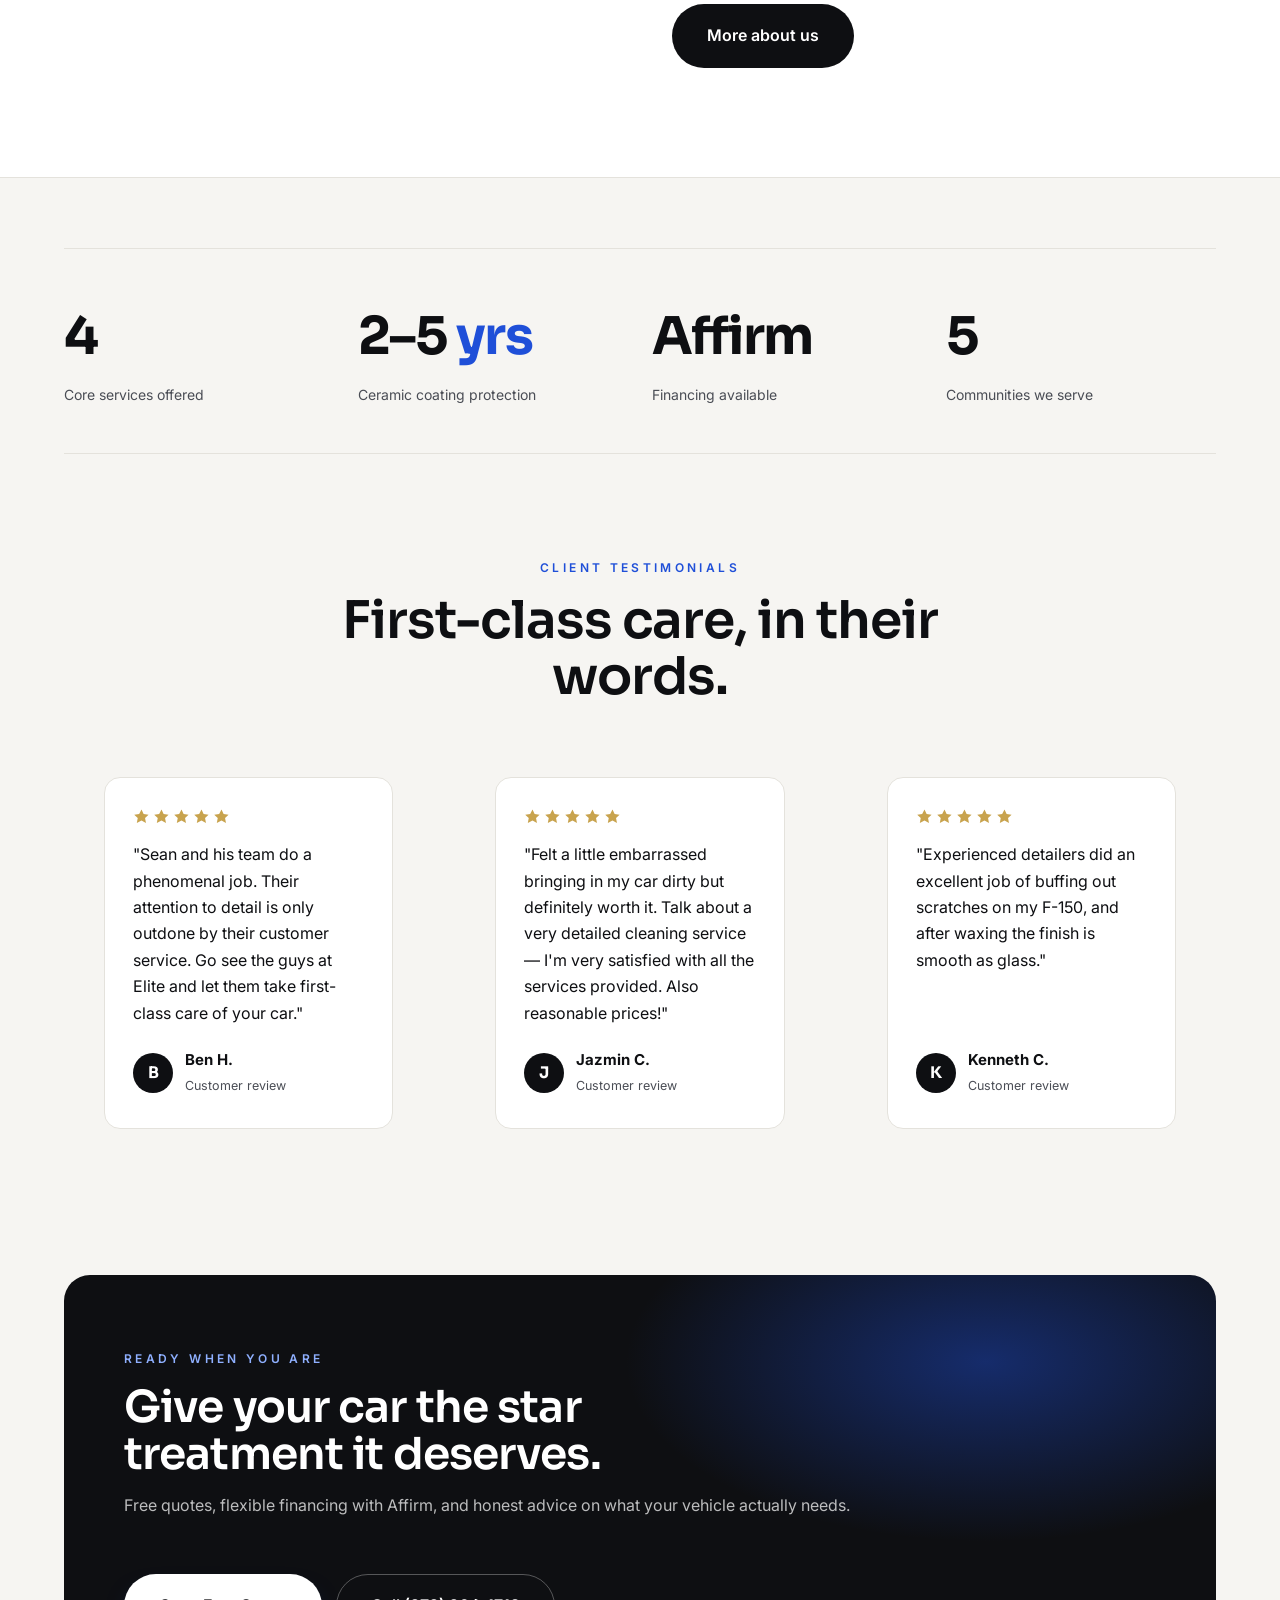
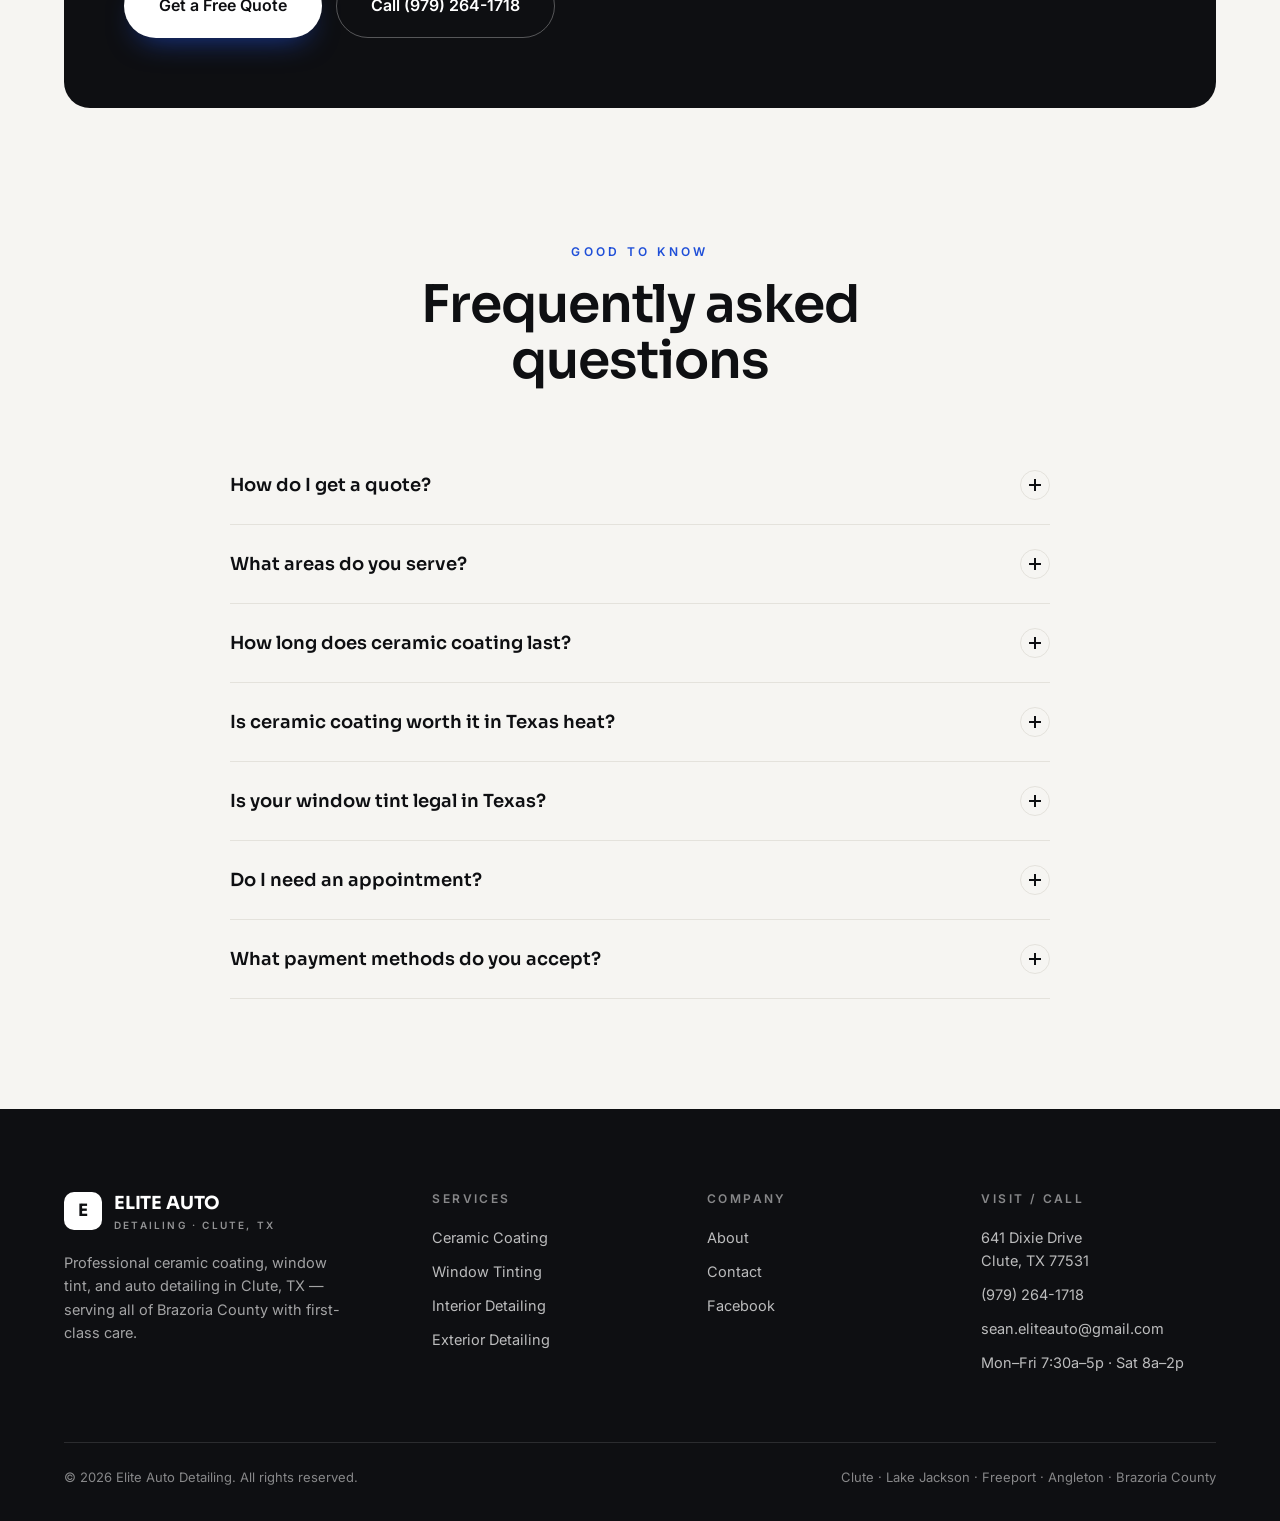
==== commit 7ff71f30: "Mobile header + factual content" ====
--- a/index.html
+++ b/index.html
@@ -73,9 +73,9 @@
         </a>
       </div>
       <div class="hero-trust">
-        <div class="t"><svg viewBox="0 0 24 24" fill="none" stroke="currentColor" stroke-width="2"><path d="M20 6 9 17l-5-5"/></svg> 5-star rated locally</div>
+        <div class="t"><svg viewBox="0 0 24 24" fill="none" stroke="currentColor" stroke-width="2"><path d="M20 6 9 17l-5-5"/></svg> Free quotes</div>
         <div class="t"><svg viewBox="0 0 24 24" fill="none" stroke="currentColor" stroke-width="2"><path d="M20 6 9 17l-5-5"/></svg> Financing via Affirm</div>
-        <div class="t"><svg viewBox="0 0 24 24" fill="none" stroke="currentColor" stroke-width="2"><path d="M20 6 9 17l-5-5"/></svg> TX-legal tint</div>
+        <div class="t"><svg viewBox="0 0 24 24" fill="none" stroke="currentColor" stroke-width="2"><path d="M20 6 9 17l-5-5"/></svg> Texas-legal tint</div>
       </div>
     </div>
     <div class="hero-media">
@@ -83,8 +83,8 @@
         <img src="https://static.wixstatic.com/media/bb468a_b92755ccfd4f4c458ab0a2d8021f7d5d~mv2.webp/v1/fill/w_1000,h_1250,al_c,q_90,enc_auto/file.webp" alt="Camaro SRT detailed and ceramic coated in Clute, TX" />
       </div>
       <div class="hero-badge">
-        <span class="num">4.9★</span>
-        <small>Loved by drivers across Brazoria County</small>
+        <span class="num">Affirm</span>
+        <small>Financing available on your service</small>
       </div>
     </div>
   </div>
@@ -170,9 +170,9 @@
 <section class="section" style="padding:70px 0">
   <div class="container">
     <div class="stats">
-      <div class="stat" data-reveal><div class="n"><span data-count="4.9">0</span></div><p>Average review rating</p></div>
-      <div class="stat" data-reveal data-reveal-delay="1"><div class="n"><span data-count="5">0</span><span class="suf">★</span></div><p>Star-rated service</p></div>
-      <div class="stat" data-reveal data-reveal-delay="2"><div class="n"><span data-count="5">0</span><span class="suf">+</span></div><p>Years of protection per coating</p></div>
+      <div class="stat" data-reveal><div class="n"><span data-count="4">0</span></div><p>Core services offered</p></div>
+      <div class="stat" data-reveal data-reveal-delay="1"><div class="n">2–5<span class="suf"> yrs</span></div><p>Ceramic coating protection</p></div>
+      <div class="stat" data-reveal data-reveal-delay="2"><div class="n">Affirm</div><p>Financing available</p></div>
       <div class="stat" data-reveal data-reveal-delay="3"><div class="n"><span data-count="5">0</span></div><p>Communities we serve</p></div>
     </div>
   </div>
@@ -189,17 +189,17 @@
       <figure class="tst" data-reveal data-reveal-delay="1">
         <div class="stars"><svg viewBox="0 0 24 24" fill="currentColor"><path d="M12 2l3 6.5 7 .9-5 4.7 1.3 6.9L12 17.8 5.4 21l1.3-6.9-5-4.7 7-.9z"/></svg><svg viewBox="0 0 24 24" fill="currentColor"><path d="M12 2l3 6.5 7 .9-5 4.7 1.3 6.9L12 17.8 5.4 21l1.3-6.9-5-4.7 7-.9z"/></svg><svg viewBox="0 0 24 24" fill="currentColor"><path d="M12 2l3 6.5 7 .9-5 4.7 1.3 6.9L12 17.8 5.4 21l1.3-6.9-5-4.7 7-.9z"/></svg><svg viewBox="0 0 24 24" fill="currentColor"><path d="M12 2l3 6.5 7 .9-5 4.7 1.3 6.9L12 17.8 5.4 21l1.3-6.9-5-4.7 7-.9z"/></svg><svg viewBox="0 0 24 24" fill="currentColor"><path d="M12 2l3 6.5 7 .9-5 4.7 1.3 6.9L12 17.8 5.4 21l1.3-6.9-5-4.7 7-.9z"/></svg></div>
         <blockquote>"Sean and his team do a phenomenal job. Their attention to detail is only outdone by their customer service. Go see the guys at Elite and let them take first-class care of your car."</blockquote>
-        <figcaption class="who"><span class="av">B</span><span><b>Ben H.</b><small>Google review</small></span></figcaption>
+        <figcaption class="who"><span class="av">B</span><span><b>Ben H.</b><small>Customer review</small></span></figcaption>
       </figure>
       <figure class="tst" data-reveal data-reveal-delay="2">
         <div class="stars"><svg viewBox="0 0 24 24" fill="currentColor"><path d="M12 2l3 6.5 7 .9-5 4.7 1.3 6.9L12 17.8 5.4 21l1.3-6.9-5-4.7 7-.9z"/></svg><svg viewBox="0 0 24 24" fill="currentColor"><path d="M12 2l3 6.5 7 .9-5 4.7 1.3 6.9L12 17.8 5.4 21l1.3-6.9-5-4.7 7-.9z"/></svg><svg viewBox="0 0 24 24" fill="currentColor"><path d="M12 2l3 6.5 7 .9-5 4.7 1.3 6.9L12 17.8 5.4 21l1.3-6.9-5-4.7 7-.9z"/></svg><svg viewBox="0 0 24 24" fill="currentColor"><path d="M12 2l3 6.5 7 .9-5 4.7 1.3 6.9L12 17.8 5.4 21l1.3-6.9-5-4.7 7-.9z"/></svg><svg viewBox="0 0 24 24" fill="currentColor"><path d="M12 2l3 6.5 7 .9-5 4.7 1.3 6.9L12 17.8 5.4 21l1.3-6.9-5-4.7 7-.9z"/></svg></div>
         <blockquote>"Felt a little embarrassed bringing in my car dirty but definitely worth it. Talk about a very detailed cleaning service — I'm very satisfied with all the services provided. Also reasonable prices!"</blockquote>
-        <figcaption class="who"><span class="av">J</span><span><b>Jazmin C.</b><small>Google review</small></span></figcaption>
+        <figcaption class="who"><span class="av">J</span><span><b>Jazmin C.</b><small>Customer review</small></span></figcaption>
       </figure>
       <figure class="tst" data-reveal data-reveal-delay="3">
         <div class="stars"><svg viewBox="0 0 24 24" fill="currentColor"><path d="M12 2l3 6.5 7 .9-5 4.7 1.3 6.9L12 17.8 5.4 21l1.3-6.9-5-4.7 7-.9z"/></svg><svg viewBox="0 0 24 24" fill="currentColor"><path d="M12 2l3 6.5 7 .9-5 4.7 1.3 6.9L12 17.8 5.4 21l1.3-6.9-5-4.7 7-.9z"/></svg><svg viewBox="0 0 24 24" fill="currentColor"><path d="M12 2l3 6.5 7 .9-5 4.7 1.3 6.9L12 17.8 5.4 21l1.3-6.9-5-4.7 7-.9z"/></svg><svg viewBox="0 0 24 24" fill="currentColor"><path d="M12 2l3 6.5 7 .9-5 4.7 1.3 6.9L12 17.8 5.4 21l1.3-6.9-5-4.7 7-.9z"/></svg><svg viewBox="0 0 24 24" fill="currentColor"><path d="M12 2l3 6.5 7 .9-5 4.7 1.3 6.9L12 17.8 5.4 21l1.3-6.9-5-4.7 7-.9z"/></svg></div>
         <blockquote>"Experienced detailers did an excellent job of buffing out scratches on my F-150, and after waxing the finish is smooth as glass."</blockquote>
-        <figcaption class="who"><span class="av">K</span><span><b>Kenneth C.</b><small>Google review</small></span></figcaption>
+        <figcaption class="who"><span class="av">K</span><span><b>Kenneth C.</b><small>Customer review</small></span></figcaption>
       </figure>
     </div>
   </div>
--- a/styles.css
+++ b/styles.css
@@ -297,7 +297,7 @@
 
 /* ---------- Responsive ---------- */
 @media (max-width:960px){
-  .nav-links,.nav-phone{display:none}
+  .nav-links,.nav-cta{display:none}
   .hamburger{display:block}
   .hero-grid{grid-template-columns:1fr;gap:44px}
   .hero-media{max-width:460px}
